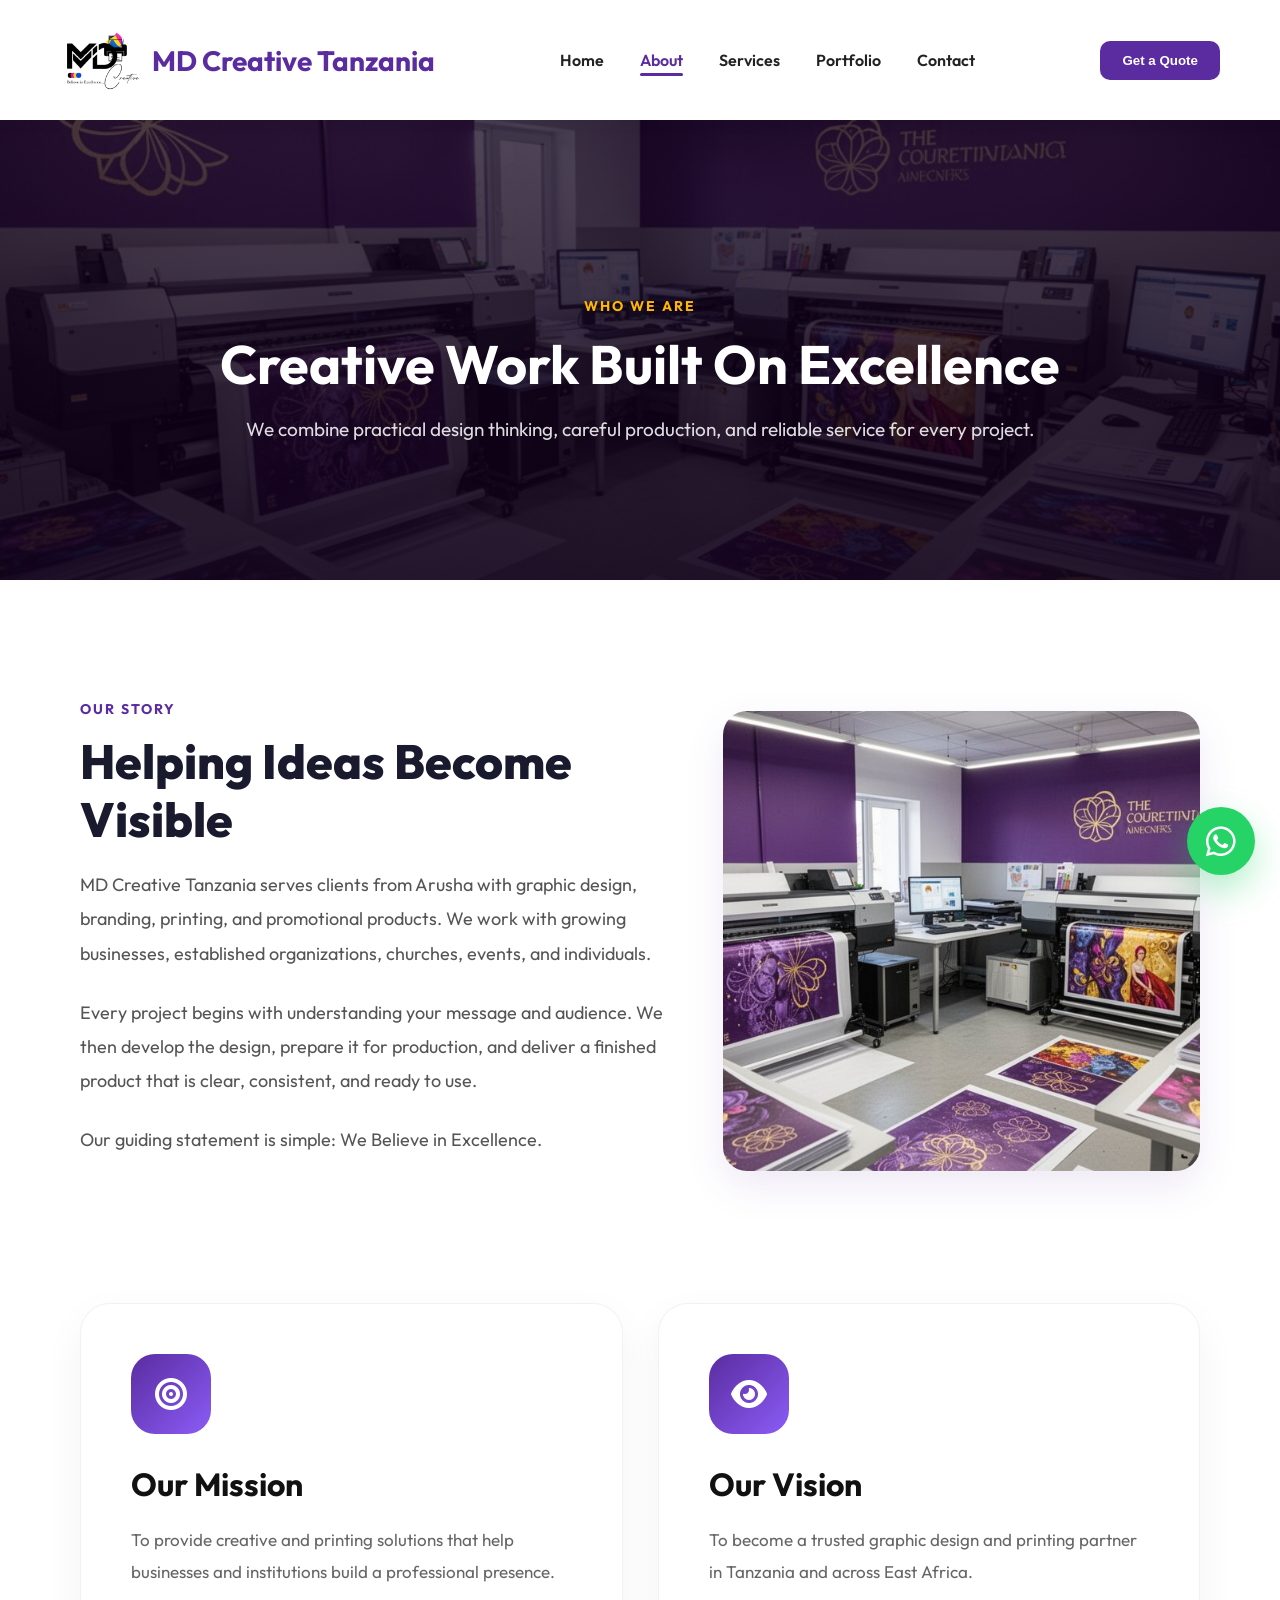
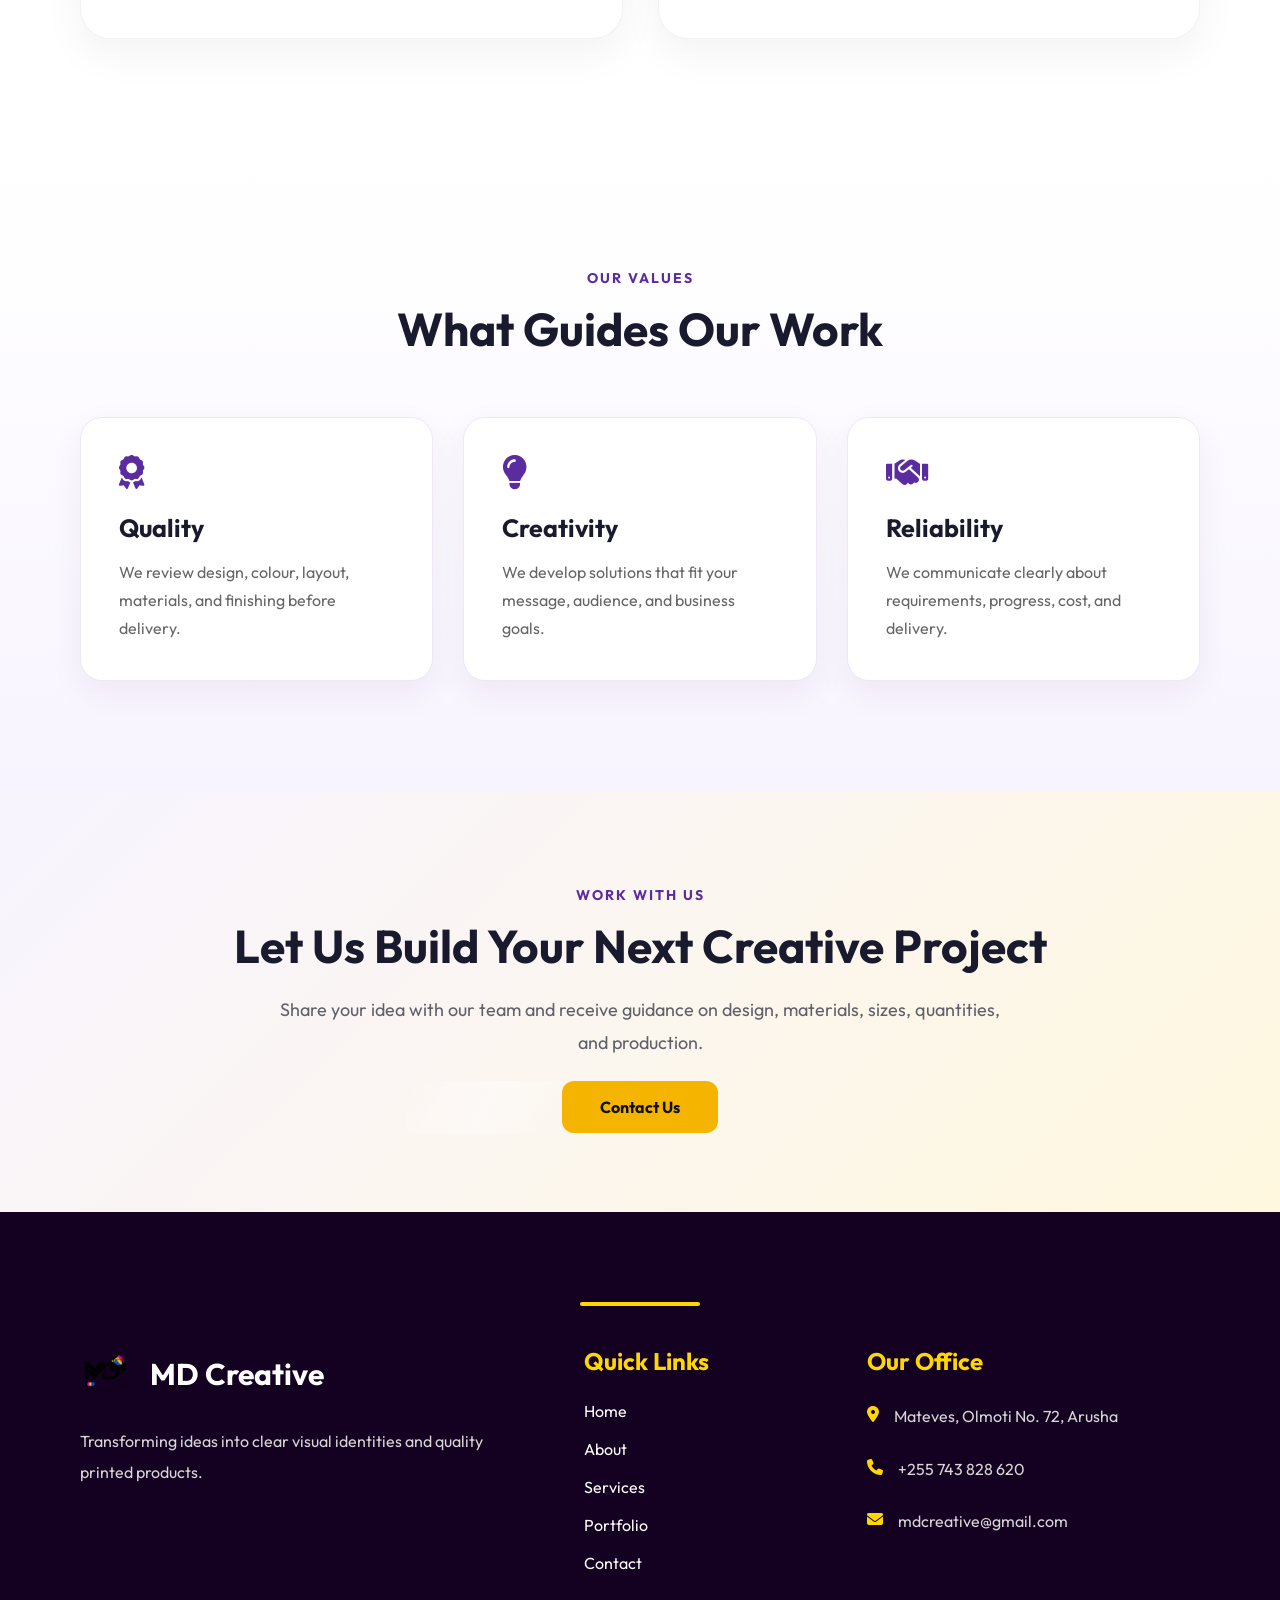
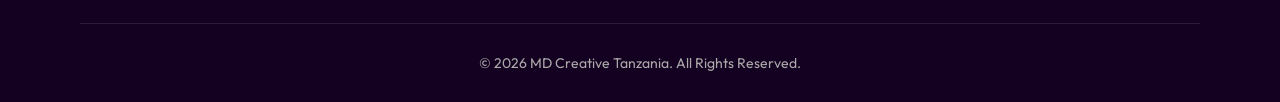
==== about.html @ c3d2a7b8 "Convert website to multi-page layout" ====
<!DOCTYPE html>
<html lang="en">
<head><meta charset="UTF-8"><meta name="viewport" content="width=device-width, initial-scale=1.0"><meta name="description" content="Learn about MD Creative Tanzania, our mission, vision, values, and creative process."><title>About Us | MD Creative Tanzania</title><link rel="preconnect" href="https://fonts.googleapis.com"><link rel="preconnect" href="https://fonts.gstatic.com" crossorigin><link href="https://fonts.googleapis.com/css2?family=Outfit:wght@300;400;600;700;800&display=swap" rel="stylesheet"><link rel="stylesheet" href="https://cdnjs.cloudflare.com/ajax/libs/font-awesome/6.4.0/css/all.min.css"><link rel="stylesheet" href="style.css"></head>
<body>
  <div class="loader" aria-hidden="true"><div class="loader-circle"></div></div>
  <header class="navbar"><a class="logo" href="index.html"><img src="assets/logo.png" alt="MD Creative Tanzania logo"><h2>MD Creative Tanzania</h2></a><button class="menu-toggle" type="button" aria-label="Toggle menu" aria-expanded="false"><span></span><span></span><span></span></button><nav class="nav-links" aria-label="Main navigation"><a href="index.html">Home</a><a href="about.html" class="active">About</a><a href="services.html">Services</a><a href="portfolio.html">Portfolio</a><a href="contact.html">Contact</a><a href="contact.html" class="nav-quote-link">Get a Quote</a></nav><button class="quote-btn" type="button" onclick="location.href='contact.html'">Get a Quote</button></header>
  <main>
    <section class="page-hero"><div class="page-hero-overlay"></div><div class="page-hero-content"><span class="small-text">WHO WE ARE</span><h1>Creative Work Built On Excellence</h1><p>We combine practical design thinking, careful production, and reliable service for every project.</p></div></section>
    <section class="about fade-up"><div class="about-text"><span class="section-tag">Our Story</span><h2>Helping Ideas Become Visible</h2><p>MD Creative Tanzania serves clients from Arusha with graphic design, branding, printing, and promotional products. We work with growing businesses, established organizations, churches, events, and individuals.</p><p>Every project begins with understanding your message and audience. We then develop the design, prepare it for production, and deliver a finished product that is clear, consistent, and ready to use.</p><p>Our guiding statement is simple: We Believe in Excellence.</p></div><div class="about-image"><img src="assets/hero.jpg" alt="MD Creative design and print work"></div><div class="mission-section"><div class="mission-container"><article class="mission-card"><div class="mission-icon"><i class="fa-solid fa-bullseye"></i></div><h3>Our Mission</h3><p>To provide creative and printing solutions that help businesses and institutions build a professional presence.</p></article><article class="mission-card"><div class="mission-icon"><i class="fa-solid fa-eye"></i></div><h3>Our Vision</h3><p>To become a trusted graphic design and printing partner in Tanzania and across East Africa.</p></article></div></div></section>
    <section class="content-section alt-bg fade-up"><div class="center-heading"><span class="section-tag">Our Values</span><h2>What Guides Our Work</h2></div><div class="feature-grid"><article class="feature-card"><i class="fa-solid fa-award"></i><h3>Quality</h3><p>We review design, colour, layout, materials, and finishing before delivery.</p></article><article class="feature-card"><i class="fa-solid fa-lightbulb"></i><h3>Creativity</h3><p>We develop solutions that fit your message, audience, and business goals.</p></article><article class="feature-card"><i class="fa-solid fa-handshake"></i><h3>Reliability</h3><p>We communicate clearly about requirements, progress, cost, and delivery.</p></article></div></section>
    <section class="home-cta fade-up"><span class="section-tag">Work With Us</span><h2>Let Us Build Your Next Creative Project</h2><p>Share your idea with our team and receive guidance on design, materials, sizes, quantities, and production.</p><a href="contact.html" class="primary-btn">Contact Us</a></section>
  </main>
  <footer class="footer"><div class="footer-container"><div class="footer-box"><div class="footer-logo"><img src="assets/logo.png" alt="MD Creative logo"><h2>MD Creative</h2></div><p>Transforming ideas into clear visual identities and quality printed products.</p></div><div class="footer-box"><h3>Quick Links</h3><div class="footer-links"><a href="index.html">Home</a><a href="about.html">About</a><a href="services.html">Services</a><a href="portfolio.html">Portfolio</a><a href="contact.html">Contact</a></div></div><div class="footer-box"><h3>Our Office</h3><div class="footer-contact"><p><i class="fa-solid fa-location-dot"></i> Mateves, Olmoti No. 72, Arusha</p><p><i class="fa-solid fa-phone"></i> <a href="tel:+255743828620">+255 743 828 620</a></p><p><i class="fa-solid fa-envelope"></i> <a href="mailto:mdcreative@gmail.com">mdcreative@gmail.com</a></p></div></div></div><div class="footer-bottom"><p>&copy; 2026 MD Creative Tanzania. All Rights Reserved.</p></div></footer><a href="https://wa.me/255743828620" class="whatsapp-btn" target="_blank" rel="noopener" aria-label="Chat on WhatsApp"><i class="fa-brands fa-whatsapp"></i></a><script src="script.js"></script>
</body></html>
---- style.css ----
*{
    margin:0;
    padding:0;
    box-sizing:border-box;
    scroll-behavior:smooth;
  }
  
  body{
    font-family:'Outfit', sans-serif;
    background:white;
    overflow-x:hidden;
    color:#111;
  }
  
  scrollbar{
    width:10px;
  }
  scrollbar-track{
    background:#f3f3f3;
  }
  scrollbar-thumb{
    background:#5a2ca0;
    border-radius:20px;
  }
 scrollbar-thumb:hover{
    background:#3d0066;
  }
  
  .navbar{
    display:flex;
    justify-content:space-between;
    align-items:center;
    padding:20px 60px;
    background:rgba(255,255,255,0.75);
    backdrop-filter:blur(12px);
    position:sticky;
    top:0;
    z-index:1000;
    box-shadow:0 2px 15px rgba(0,0,0,0.05);
    transition: 0.3s ease;
  }
  
  .navbar.scrolled{
    padding:15px 60px;
    box-shadow:0 10px 30px rgba(0,0,0,0.08);
  }
  
  .logo{
    display:flex;
    align-items:center;
    gap:12px;
  }
  
  .logo img{
    width:80px;
    height:80px;
    object-fit:contain;
  }
  
  .logo h2{
    font-size:28px;
    color:#5a2ca0;
  }
  
  .nav-links{
    display:flex;
    align-items:center;
  }

  .nav-links a{
    text-decoration:none;
    color:#222;
    margin:0 18px;
    font-weight:600;
    position:relative;
    transition:0.3s ease;
  }

  .nav-links .nav-quote-link{
    display:none;
  }

  .menu-toggle{
    display:none;
    flex-direction:column;
    justify-content:center;
    gap:6px;
    width:44px;
    height:44px;
    padding:10px;
    border:none;
    border-radius:10px;
    background:transparent;
    cursor:pointer;
    z-index:1001;
  }

  .menu-toggle span{
    display:block;
    width:24px;
    height:3px;
    background:#5a2ca0;
    border-radius:3px;
    transition:0.3s ease;
  }

  .menu-toggle.active span:nth-child(1){
    transform:translateY(9px) rotate(45deg);
  }

  .menu-toggle.active span:nth-child(2){
    opacity:0;
  }

  .menu-toggle.active span:nth-child(3){
    transform:translateY(-9px) rotate(-45deg);
  }
  
  .nav-links a::after{
    content:'';
    position:absolute;
    left:0;
    bottom:-6px;
    width:0%;
    height:3px;
    background:#5a2ca0;
    border-radius:10px;
    transition:0.3s;
  }
  
  .nav-links a:hover::after,
  .nav-links a.active::after{
    width:100%;
  }
  
  .nav-links a:hover,
  .nav-links a.active{
    color:#5a2ca0;
  }
  
  .quote-btn{
    background:#5a2ca0;
    color:white;
    border:none;
    padding:12px 22px;
    border-radius:10px;
    cursor:pointer;
    position:relative;
    overflow:hidden;
    font-weight: 600;
    transition:0.3s ease;
  }
  
  .quote-btn::before{
    content:'';
    position:absolute;
    top:0;
    left:-100%;
    width:100%;
    height:100%;
    background: linear-gradient(120deg, transparent, rgba(255,255,255,0.4), transparent);
    transition:0.7s;
  }
  
  .quote-btn:hover::before{
    left:100%;
  }
  
  .quote-btn:hover{
    background:#4b0082;
    transform:translateY(-2px);
  }
.hero {
  position: relative;
  min-height: 100vh;
  width: 100%;
  display: flex;
  justify-content: center;
  align-items: center;
  padding: 140px 20px 80px 20px;
  text-align: center;
  overflow: hidden;
}

.hero-bg{
  position:absolute;
  inset:-20% 0;
  background:url('assets/hero.jpg') center center / cover no-repeat;
  will-change:transform;
  z-index:0;
}

.hero-gradient{
  position:absolute;
  inset:0;
  background:linear-gradient(rgba(15, 0, 25, 0.65), rgba(15, 0, 25, 0.85));
  z-index:1;
}

.hero-content {
  max-width: 900px;
  width: 100%;
  z-index: 2;
  display: flex;
  flex-direction: column;
  align-items: center;
  will-change:transform, opacity;
}

.parallax-item{
  will-change:transform;
}

.hero .small-text {
  color: #ffb703; 
  font-weight: 700;
  letter-spacing: 2px;
  font-size: 14px;
  margin-bottom: 20px;
}

.hero h1 {
  font-size: 56px;
  font-weight: 800;
  color: #ffffff;
  line-height: 1.2;
  margin-bottom: 25px;
}

.hero-description {
  font-size: 18px;
  color: rgba(255, 255, 255, 0.9);
  max-width: 750px;
  margin-bottom: 35px;
  line-height: 1.6;
}

.hero-buttons {
  display: flex;
  gap: 20px;
  margin-bottom: 60px;
}

.primary-btn {
  background: #ffb703; 
  color: #0f0019;
  padding: 14px 30px;
  border-radius: 8px;
  text-decoration: none;
  font-weight: 700;
  transition: 0.3s;
}

.secondary-btn {
  background: transparent;
  color: #ffffff;
  padding: 14px 30px;
  border-radius: 8px;
  border: 2px solid #ffffff;
  text-decoration: none;
  font-weight: 600;
  transition: 0.3s;
}

.hero-stats {
  display: grid;
  grid-template-columns: repeat(3, 1fr);
  gap: 30px;
  width: 100%;
  max-width: 800px;
  background: rgba(255, 255, 255, 0.06); 
  backdrop-filter: blur(10px);
  padding: 30px;
  border-radius: 16px;
  border: 1px solid rgba(255, 255, 255, 0.1);
}

.hero-stat h3 {
  font-size: 36px;
  color: #ffb703; 
  font-weight: 800;
  margin-bottom: 5px;
}

.hero-stat p {
  color: rgba(255, 255, 255, 0.7);
  font-size: 14px;
  font-weight: 500;
}

@media (max-width: 768px) {
  .hero h1 {
    font-size: 36px;
  }
  .hero-stats {
    grid-template-columns: 1fr; 
    gap: 20px;
  }
  .hero-buttons {
    flex-direction: column;
    width: 100%;
  }
}
  
  .primary-btn{
    background:#f5b400;
    color:#111;
    padding:16px 38px;
    border-radius:12px;
    text-decoration:none;
    font-weight:700;
    position:relative;
    overflow:hidden;
    transition:0.3s;
  }
  
  .primary-btn::before{
    content:'';
    position:absolute;
    top:0;
    left:-100%;
    width:100%;
    height:100%;
    background: linear-gradient(120deg, transparent, rgba(255,255,255,0.4), transparent);
    transition:0.7s;
  }
  
  .primary-btn:hover::before{
    left:100%;
  }
  
  .primary-btn:hover{
    transform:translateY(-4px);
    box-shadow:0 12px 30px rgba(245,180,0,0.35);
  }
  
  .secondary-btn{
    border:2px solid white;
    color:white;
    padding:16px 38px;
    border-radius:12px;
    text-decoration:none;
    transition:0.3s;
    font-weight: 600;
  }
  
  .secondary-btn:hover{
    background:white;
    color:#2b0047;
    transform:translateY(-4px);
  }
  
  .hero-stats{
    display:flex;
    justify-content:center;
    gap:60px;
    flex-wrap:wrap;
  }
  
  .hero-stat {
    color:white;
  }
  
  .hero-stat h3{
    font-size:42px;
    color:gold;
    margin-bottom:10px;
  }
  
  .hero-stat p{
    color:#ddd;
    font-size:15px;
  }
  
  .section-tag {
    color: #5a2ca0; 
    font-weight: 700;
    letter-spacing: 2px;
    margin-bottom: 15px;
    text-transform: uppercase;
    font-size: 14px;
    display: block;
  }
  
  .about-text h2,
  .services-header h2,
  .portfolio-header h2,
  .contact-header h2 {
    font-size: 48px;       
    font-weight: 800;       
    color: #1a1a2e;        
    line-height: 1.2;
    margin-bottom: 20px;
  }
  
  .services-header,
  .portfolio-header,
  .contact-header {
    text-align: center; 
    margin-bottom: 60px;
  }

  .about{
    display:grid;
    grid-template-columns:1.1fr 0.9fr; 
    gap:60px;
    align-items:center;
    padding:120px 80px;
    background:white;
    position:relative;
    z-index:2;
    max-width: 1400px;
    margin: 0 auto;
  }
  
  .about-text p{
    color:#555;
    line-height:1.9;
    margin-bottom:25px;
    font-size:18px;
  }
  
  .about-image {
    width:100%;
    display:flex;
    justify-content:center;
  }
  
  .about-image img{
    width:100%;
    height: 460px;
    object-fit: cover;
    border-radius:24px;
    box-shadow:0 15px 40px rgba(90, 44, 160, 0.1);
  }
  
  .mission-section{
    grid-column: span 2;
    padding: 60px 0 0 0;
    background:white;
  }
  
  .mission-container{
    display:grid;
    grid-template-columns:repeat(2,1fr);
    gap:35px;
  }
  
  .mission-card{
    background:#fff;
    padding:50px;
    border-radius:30px;
    box-shadow:0 15px 40px rgba(0,0,0,0.05);
    transition:0.4s;
    border:1px solid rgba(0,0,0,0.05);
  }
  
  .mission-card:hover{
    transform:translateY(-10px);
  }
  
  .mission-icon{
    width:80px;
    height:80px;
    background: linear-gradient(135deg, #5a2ca0, #8b5cf6);
    border-radius:24px;
    display:flex;
    justify-content:center;
    align-items:center;
    color:white;
    font-size:32px;
    margin-bottom:30px;
  }
  
  .mission-card h3{
    font-size:32px;
    margin-bottom:20px;
  }
  
  .mission-card p{
    color:#666;
    line-height:1.9;
    font-size:17px;
  }
  
  .services{
    padding:120px 80px;
    background: linear-gradient(to bottom, #ffffff, #f8f4ff);
  }
  
  .services-grid{
    display:grid;
    grid-template-columns:repeat(3,1fr);
    gap:30px;
  }
  
  .service-card{
    background:rgba(255,255,255,0.75);
    backdrop-filter:blur(10px);
    padding:50px 35px;
    border-radius:24px;
    box-shadow:0 10px 30px rgba(0,0,0,0.05);
    transition:0.4s;
    border:1px solid rgba(255,255,255,0.4);
    position:relative;
    overflow:hidden;
  }
  
  .service-card::before{
    content:'';
    position:absolute;
    inset:0;
    border-radius:24px;
    padding:1px;
    background: linear-gradient(135deg, rgba(255,215,0,0.4), rgba(90,44,160,0.4));
    mask: linear-gradient(#fff 0 0) content-box, linear-gradient(#fff 0 0);
    -webkit-mask-composite:xor;
    mask-composite:exclude;
    opacity:0;
    transition:0.4s;
  }
  
  .service-card:hover::before{
    opacity:1;
  }
  
  .service-card:hover{
    transform:translateY(-12px);
    box-shadow:0 15px 40px rgba(90,44,160,0.15);
  }
  
  .service-icon{
    width:80px;
    height:80px;
    background:#f3edff;
    border-radius:50%;
    display:flex;
    align-items:center;
    justify-content:center;
    font-size:34px;
    margin-bottom:25px;
    color:#5a2ca0;
    animation:floatIcon 4s ease-in-out infinite;
  }
  
  @keyframes floatIcon{
    0%, 100% { transform:translateY(0px); }
    50% { transform:translateY(-10px); }
  }
  
  .portfolio{
    padding:120px 80px;
    background:white;
  }
  
  .portfolio-subtitle{
    max-width:700px;
    margin:auto;
    color:#666;
    line-height:1.8;
    margin-top:20px;
  }
  
  .portfolio-grid{
    display:grid;
    grid-template-columns:repeat(2,1fr);
    gap:30px;
  }
  
  .portfolio-item{
    position:relative;
    overflow:hidden;
    border-radius:28px;
    cursor:pointer;
    height:420px;
    background:#111;
  }
  
  .portfolio-item img{
    width:100%;
    height:100%;
    object-fit:cover;
    transition:0.6s;
  }
  
  .portfolio-overlay{
    position:absolute;
    inset:0;
    background: linear-gradient(to top, rgba(0,0,0,0.85), rgba(0,0,0,0.1));
    display:flex;
    flex-direction:column;
    justify-content:flex-end;
    padding:35px;
    opacity:0;
    transition:0.5s;
  }
  
  .portfolio-category{
    background:white;
    color:#111;
    width:fit-content;
    padding:8px 18px;
    border-radius:40px;
    font-size:14px;
    font-weight:600;
    margin-bottom:18px;
  }
  
  .portfolio-overlay h3{
    color:white;
    font-size:30px;
    line-height:1.3;
  }
  
  .portfolio-item:hover img{
    transform:scale(1.08);
  }
  
  .portfolio-item:hover .portfolio-overlay{
    opacity:1;
  }
  
  .portfolio-item::after{
    content:'';
    position:absolute;
    inset:0;
    background:linear-gradient(transparent, rgba(255,215,0,0.15));
    opacity:0;
    transition:0.4s;
  }
  .portfolio-item:hover::after{
    opacity:1;
  }
  
  .contact {
    padding: 100px 80px;
    background: #ffffff;
  }
  
  .contact-container {
    display: grid;
    grid-template-columns: 1.2fr 1fr;
    gap: 50px;
    max-width: 1200px;
    margin: 0 auto;
    align-items: start;
  }
  
  .contact-form-wrapper {
    background: #ffffff;
  }
  
  .form-group {
    margin-bottom: 25px;
  }
  
  .form-group label {
    display: block;
    font-size: 20px;
    font-weight: 700;
    color: #000000;
    margin-bottom: 11px;
  }
  
  .contact-form textarea {
    width: 100%;
    min-height: 180px;
    padding: 20px;
    border: 1px solid #e2e8f0;
    border-radius: 12px;
    font-size: 16px;
    font-family: inherit;
    resize: vertical;
    background: #ffffff;
    transition: 0.3s;
  }
  
  .contact-form input[type="email"] {
    width: 100%;
    padding: 20px;
    border: 1px solid #e2e8f0;
    border-radius: 12px;
    font-size: 16px;
    font-family: inherit;
    background: #ffffff;
    transition: 0.3s;
  }
  
  .contact-form textarea:focus,
  .contact-form input:focus {
    outline: none;
    border-color: #5a2ca0;
    box-shadow: 0 0 0 4px rgba(90, 44, 160, 0.1);
  }
  
  .send-btn {
    background: #5a2ca0;
    color: white;
    border: none;
    padding: 16px 40px;
    border-radius: 30px;
    font-size: 16px;
    font-weight: 600;
    cursor: pointer;
    transition: 0.3s ease;
  }
  
  .send-btn:hover {
    background: #4b0082;
    transform: translateY(-2px);
    box-shadow: 0 8px 20px rgba(90, 44, 160, 0.2);
  }
  
  .contact-info-card {
    background: #ffffff;
    padding: 40px;
    border-radius: 16px;
    box-shadow: 0 10px 40px rgba(0, 0, 0, 0.04);
    border: 1px solid #f0f0f5;
  }
  
  .contact-info-card h3 {
    font-size: 32px;
    font-weight: 700;
    color:rgb(26, 26, 46);
    margin-bottom: 20px;
  }
  
  .info-desc {
    color: #6c757d;
    font-size: 16px;
    line-height: 1.6;
    margin-bottom: 35px;
  }
  
  .info-links-list {
    display: flex;
    flex-direction: column;
    gap: 25px;
  }
  
  .info-item {
    display: flex;
    align-items: center;
    gap: 20px;
  }
  
  .info-icon-box {
    width: 52px;
    height: 52px;
    background: #f4effa;
    border-radius: 50%;
    display: flex;
    justify-content: center;
    align-items: center;
    color: #5a2ca0;
    font-size: 20px;
    flex-shrink: 0;
  }
  
  .info-text span {
    display: block;
    font-size: 14px;
    font-weight: 600;
    color: #111111;
    margin-bottom: 2px;
  }
  
  .info-text p {
    color: #666666;
    font-size: 16px;
    margin: 0;
    line-height: 1.4;
  }
 
  .footer{
    background:#140020;
    color:#ffffff;
    padding:90px 80px 30px;
    position:relative;
  }
  
  .footer::before{
    content:'';
    display:block;
    width:120px;
    height:4px;
    background:gold;
    margin:0 auto 40px;
    border-radius:10px;
  }
  
  .footer-container{
    display:grid;
    grid-template-columns:2fr 1fr 1.5fr;
    gap:60px;
    padding-bottom:50px;
    border-bottom:1px solid rgba(255,255,255,0.1);
  }
  
  .footer-logo{
    display:flex;
    align-items:center;
    gap:15px;
    margin-bottom:25px;
  }
  
  .footer-logo img{ width:55px; }
  .footer-logo h2{ font-size:30px; }
  .footer-box p{ color:#d6d6d6; line-height:1.9; }
  .footer-box h3{ color:gold; margin-bottom:25px; font-size:24px; }
  
  .footer-links{
    display:flex;
    flex-direction:column;
    gap:18px;
  }
  
  .footer-links a{
    color:white;
    text-decoration:none;
    transition:0.3s;
  }
  
  .footer-links a:hover{
    color:gold;
    transform:translateX(5px);
  }
  
  .footer-contact{
    display:flex;
    flex-direction:column;
    gap:22px;
  }
  
  .footer-contact p{
    display:flex;
    align-items:flex-start;
    gap:15px;
  }
  
  .footer-contact i{ color:gold; margin-top:5px; }
  
  .social-icons{
    display:flex;
    gap:15px;
    margin-top:30px;
  }
  
  .social-icons a{
    width:42px;
    height:42px;
    background:rgba(255,255,255,0.08);
    border-radius:50%;
    display:flex;
    justify-content:center;
    align-items:center;
    color:white;
    text-decoration:none;
    transition:0.3s;
  }
  
  .social-icons a:hover{
    background:#5a2ca0;
    transform:translateY(-5px);
  }
  
  .footer-bottom{ text-align:center; padding-top:30px; }
  .footer-bottom p{ color:#aaa; font-size:14px; }
  
  .whatsapp-btn{
    position:fixed;
    right:25px;
    bottom:25px;
    width:68px;
    height:68px;
    background:#25D366;
    color:white;
    border-radius:50%;
    display:flex;
    justify-content:center;
    align-items:center;
    font-size:34px;
    text-decoration:none;
    z-index:999;
    box-shadow:0 15px 35px rgba(37,211,102,0.35);
    animation:whatsappPulse 2s infinite;
    transition:0.3s;
  }
  
  .whatsapp-btn:hover{ transform:scale(1.1); }
  
  @keyframes whatsappPulse{
    0%{ box-shadow:0 0 0 0 rgba(37,211,102,0.5); }
    70%{ box-shadow:0 0 0 18px rgba(37,211,102,0); }
    100%{ box-shadow:0 0 0 0 rgba(37,211,102,0); }
  }
  
  @keyframes floatGlow{
    0%, 100% { transform:translateY(0px); }
    50% { transform:translateY(40px); }
  }
  
 
  .fade-up{
    opacity:0;
    transform:translateY(60px);
    transition:1s ease;
  }
  .fade-up.show{
    opacity:1;
    transform:translateY(0);
  }

  .loader{
    position:fixed;
    inset:0;
    background:white;
    display:flex;
    justify-content:center;
    align-items:center;
    z-index:99999;
    animation:hideLoader 1s forwards;
    animation-delay:1.2s;
  }
  
  .loader-circle{
    width:70px;
    height:70px;
    border:6px solid #eee;
    border-top:6px solid #5a2ca0;
    border-radius:50%;
    animation:spin 1s linear infinite;
  }
  
  @keyframes spin{ 100% { transform:rotate(360deg); } }
  @keyframes hideLoader{ to { opacity:0; visibility:hidden; } }
  
  @media(max-width:992px){
    .navbar{
      padding:15px 20px;
      flex-wrap:wrap;
      gap:0;
    }

    .menu-toggle{
      display:flex;
      margin-left:auto;
    }

    .quote-btn{
      display:none;
    }

    .nav-links{
      display:none;
      flex-direction:column;
      align-items:stretch;
      width:100%;
      margin-top:15px;
      padding:20px;
      background:rgba(255,255,255,0.98);
      border-radius:16px;
      box-shadow:0 15px 40px rgba(0,0,0,0.1);
      gap:8px;
    }

    .nav-links.active{
      display:flex;
    }

    .nav-links a{
      margin:0;
      padding:14px 16px;
      border-radius:10px;
      text-align:center;
    }

    .nav-links a::after{
      display:none;
    }

    .nav-links a:hover,
    .nav-links a.active{
      background:#f3edff;
    }

    .nav-links .nav-quote-link{
      display:block;
      background:#5a2ca0;
      color:white;
      margin-top:8px;
    }

    .nav-links .nav-quote-link:hover{
      background:#4b0082;
      color:white;
    }
    .hero h1{ font-size:52px; }
    .about{
      grid-template-columns:1fr;
      gap:40px;
      padding: 80px 20px;
    }
    .mission-section { grid-column: span 1; }
    .mission-container { grid-template-columns: 1fr; }
    .services-grid{ grid-template-columns:1fr; }
    .portfolio-grid{ grid-template-columns:1fr; }
    .contact-container { grid-template-columns: 1fr; gap: 40px; }
    .footer-container{ grid-template-columns:1fr; gap:50px; }
  }
  
  @media(max-width:900px){
    .hero h1{ font-size:54px; }
    .hero-description{ font-size:18px; }
    .hero-buttons{ flex-direction:column; }
    .hero-stats{ gap:35px; }
    .portfolio{ padding:80px 20px; }
    .footer{ padding:80px 25px 30px; }
  }
  
  @media(max-width:600px){
    .hero{ height:auto; padding:140px 20px; }
    .hero h1{ font-size:42px; }
    .hero-description{ font-size:17px; line-height:1.7; }
    .primary-btn, .secondary-btn{ width:100%; }
    .contact-header h2 { font-size: 36px; }
  }

/* MULTI-PAGE ADDITIONS */
.logo{
  text-decoration:none;
}

.page-hero{
  min-height:460px;
  padding:120px 24px 80px;
  display:flex;
  align-items:center;
  justify-content:center;
  text-align:center;
  position:relative;
  background:url('assets/hero.jpg') center / cover no-repeat;
}

.page-hero-overlay{
  position:absolute;
  inset:0;
  background:linear-gradient(rgba(15,0,25,.72),rgba(15,0,25,.9));
}

.page-hero-content{
  position:relative;
  z-index:1;
  max-width:850px;
}

.page-hero .small-text{
  color:#ffb703;
  font-weight:700;
  letter-spacing:2px;
  font-size:14px;
}

.page-hero h1{
  color:white;
  font-size:54px;
  line-height:1.15;
  margin:18px 0;
}

.page-hero p{
  color:rgba(255,255,255,.86);
  font-size:19px;
  line-height:1.7;
}

.section-intro{
  color:#666;
  font-size:18px;
  line-height:1.7;
  max-width:720px;
  margin:0 auto;
}

.section-action{
  margin-top:55px;
  text-align:center;
}

.home-cta{
  padding:95px 24px;
  text-align:center;
  background:linear-gradient(135deg,#f8f4ff,#fff8df);
}

.home-cta h2,
.center-heading h2{
  color:#1a1a2e;
  font-size:46px;
  line-height:1.2;
  margin-bottom:20px;
}

.home-cta p{
  max-width:720px;
  margin:0 auto 38px;
  color:#60606b;
  font-size:18px;
  line-height:1.8;
}

.content-section{
  padding:110px 80px;
  background:#fff;
}

.alt-bg{
  background:linear-gradient(to bottom,#fff,#f8f4ff);
}

.center-heading{
  max-width:800px;
  margin:0 auto 60px;
  text-align:center;
}

.feature-grid,
.process-grid{
  display:grid;
  grid-template-columns:repeat(3,1fr);
  gap:30px;
  max-width:1250px;
  margin:0 auto;
}

.feature-card,
.process-grid article{
  padding:38px;
  border:1px solid #eee8f7;
  border-radius:22px;
  background:white;
  box-shadow:0 12px 35px rgba(45,13,72,.06);
}

.feature-card i{
  color:#5a2ca0;
  font-size:34px;
  margin-bottom:22px;
}

.feature-card h3,
.process-grid h3{
  color:#1a1a2e;
  font-size:25px;
  margin-bottom:14px;
}

.feature-card p,
.process-grid p{
  color:#666;
  line-height:1.75;
}

.expanded-grid{
  grid-template-columns:repeat(3,1fr);
}

.service-card h3{
  font-size:25px;
  margin-bottom:14px;
}

.service-card p{
  color:#666;
  line-height:1.7;
}

.service-list{
  margin:22px 0 0;
  padding:0;
  list-style:none;
}

.service-list li{
  color:#555;
  padding:8px 0 8px 24px;
  position:relative;
}

.service-list li::before{
  content:'✓';
  position:absolute;
  left:0;
  color:#5a2ca0;
  font-weight:800;
}

.process-grid{
  grid-template-columns:repeat(4,1fr);
}

.process-grid span{
  display:block;
  color:#f5b400;
  font-size:38px;
  font-weight:800;
  margin-bottom:16px;
}

.form-row{
  display:grid;
  grid-template-columns:1fr 1fr;
  gap:20px;
}

.contact-form input[type="text"],
.contact-form input[type="tel"],
.contact-form select{
  width:100%;
  padding:20px;
  border:1px solid #e2e8f0;
  border-radius:12px;
  font-size:16px;
  font-family:inherit;
  background:white;
  transition:.3s;
}

.contact-form input:focus,
.contact-form select:focus{
  outline:none;
  border-color:#5a2ca0;
  box-shadow:0 0 0 4px rgba(90,44,160,.1);
}

.info-item{
  text-decoration:none;
}

.footer-contact a{
  color:#d6d6d6;
  text-decoration:none;
}

@media(max-width:992px){
  .expanded-grid,
  .feature-grid,
  .process-grid{
    grid-template-columns:1fr 1fr;
  }
  .content-section{
    padding:80px 24px;
  }
}

@media(max-width:600px){
  .logo img{
    width:58px;
    height:58px;
  }
  .logo h2{
    font-size:18px;
  }
  .page-hero{
    min-height:390px;
  }
  .page-hero h1,
  .home-cta h2,
  .center-heading h2{
    font-size:35px;
  }
  .page-hero p{
    font-size:17px;
  }
  .expanded-grid,
  .feature-grid,
  .process-grid,
  .form-row{
    grid-template-columns:1fr;
  }
  .feature-card,
  .process-grid article{
    padding:30px;
  }
}
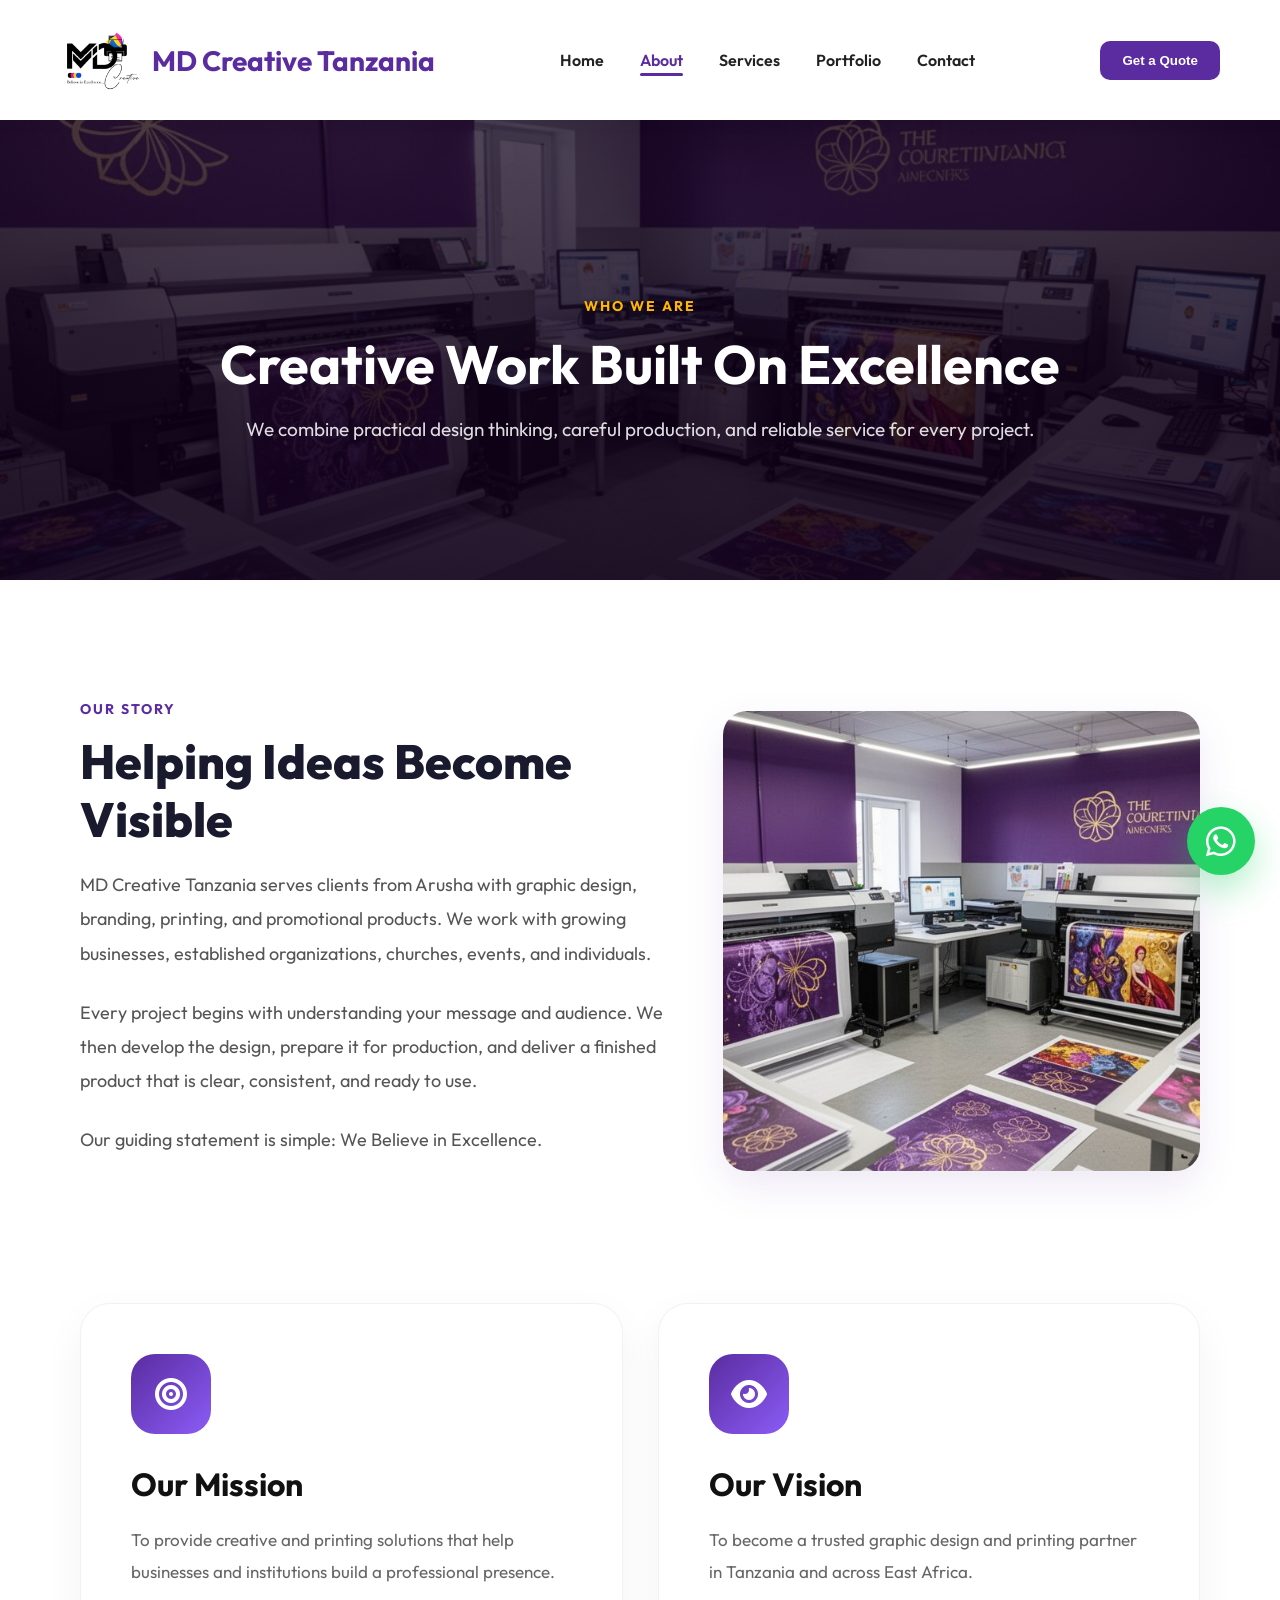
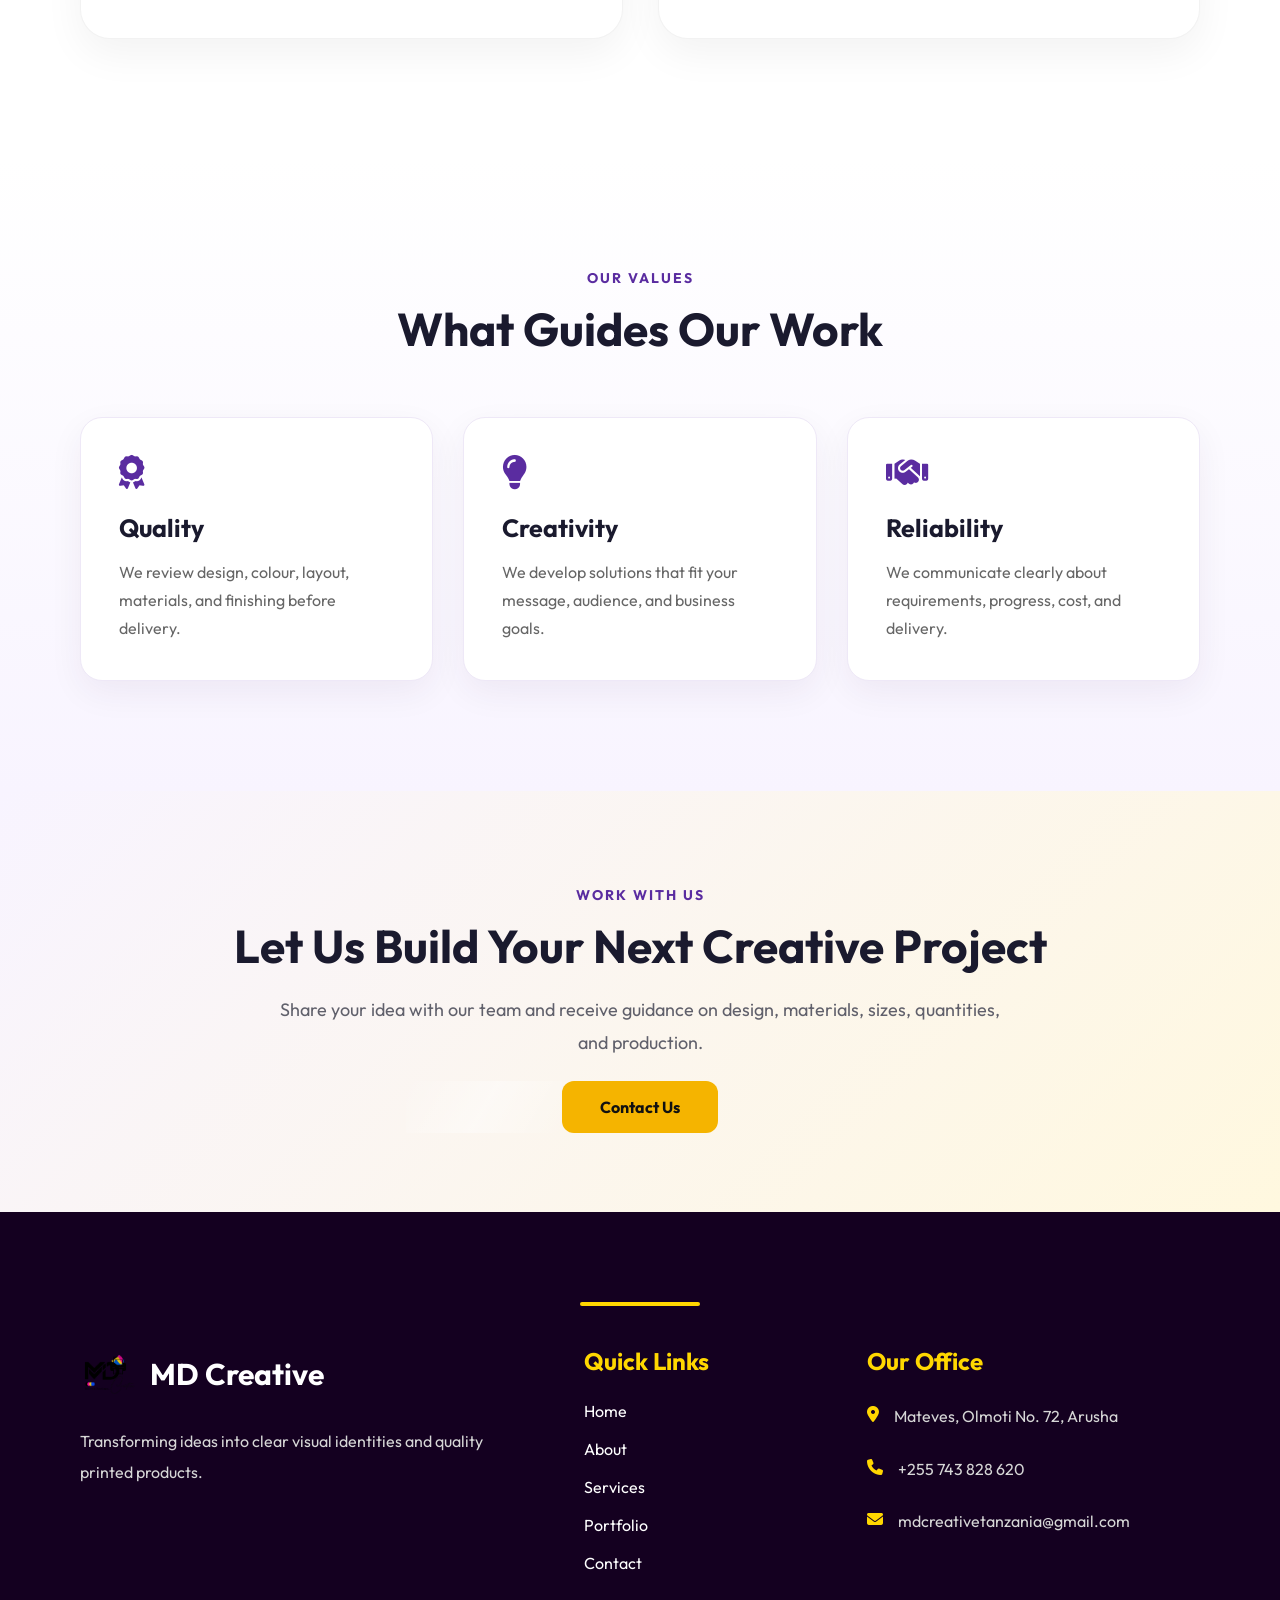
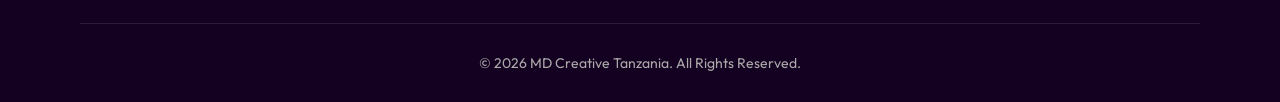
==== commit 353a3f40: "updates on pages html" ====
--- a/about.html
+++ b/about.html
@@ -10,5 +10,5 @@
     <section class="content-section alt-bg fade-up"><div class="center-heading"><span class="section-tag">Our Values</span><h2>What Guides Our Work</h2></div><div class="feature-grid"><article class="feature-card"><i class="fa-solid fa-award"></i><h3>Quality</h3><p>We review design, colour, layout, materials, and finishing before delivery.</p></article><article class="feature-card"><i class="fa-solid fa-lightbulb"></i><h3>Creativity</h3><p>We develop solutions that fit your message, audience, and business goals.</p></article><article class="feature-card"><i class="fa-solid fa-handshake"></i><h3>Reliability</h3><p>We communicate clearly about requirements, progress, cost, and delivery.</p></article></div></section>
     <section class="home-cta fade-up"><span class="section-tag">Work With Us</span><h2>Let Us Build Your Next Creative Project</h2><p>Share your idea with our team and receive guidance on design, materials, sizes, quantities, and production.</p><a href="contact.html" class="primary-btn">Contact Us</a></section>
   </main>
-  <footer class="footer"><div class="footer-container"><div class="footer-box"><div class="footer-logo"><img src="assets/logo.png" alt="MD Creative logo"><h2>MD Creative</h2></div><p>Transforming ideas into clear visual identities and quality printed products.</p></div><div class="footer-box"><h3>Quick Links</h3><div class="footer-links"><a href="index.html">Home</a><a href="about.html">About</a><a href="services.html">Services</a><a href="portfolio.html">Portfolio</a><a href="contact.html">Contact</a></div></div><div class="footer-box"><h3>Our Office</h3><div class="footer-contact"><p><i class="fa-solid fa-location-dot"></i> Mateves, Olmoti No. 72, Arusha</p><p><i class="fa-solid fa-phone"></i> <a href="tel:+255743828620">+255 743 828 620</a></p><p><i class="fa-solid fa-envelope"></i> <a href="mailto:mdcreative@gmail.com">mdcreative@gmail.com</a></p></div></div></div><div class="footer-bottom"><p>&copy; 2026 MD Creative Tanzania. All Rights Reserved.</p></div></footer><a href="https://wa.me/255743828620" class="whatsapp-btn" target="_blank" rel="noopener" aria-label="Chat on WhatsApp"><i class="fa-brands fa-whatsapp"></i></a><script src="script.js"></script>
+  <footer class="footer"><div class="footer-container"><div class="footer-box"><div class="footer-logo"><img src="assets/logo.png" alt="MD Creative logo"><h2>MD Creative</h2></div><p>Transforming ideas into clear visual identities and quality printed products.</p></div><div class="footer-box"><h3>Quick Links</h3><div class="footer-links"><a href="index.html">Home</a><a href="about.html">About</a><a href="services.html">Services</a><a href="portfolio.html">Portfolio</a><a href="contact.html">Contact</a></div></div><div class="footer-box"><h3>Our Office</h3><div class="footer-contact"><p><i class="fa-solid fa-location-dot"></i> Mateves, Olmoti No. 72, Arusha</p><p><i class="fa-solid fa-phone"></i> <a href="tel:+255743828620">+255 743 828 620</a></p><p><i class="fa-solid fa-envelope"></i> <a href="mailto:mdcreativetanzania@gmail.com">mdcreativetanzania@gmail.com</a></p></div></div></div><div class="footer-bottom"><p>&copy; 2026 MD Creative Tanzania. All Rights Reserved.</p></div></footer><a href="https://wa.me/255743828620" class="whatsapp-btn" target="_blank" rel="noopener" aria-label="Chat on WhatsApp"><i class="fa-brands fa-whatsapp"></i></a><script src="script.js"></script>
 </body></html>
